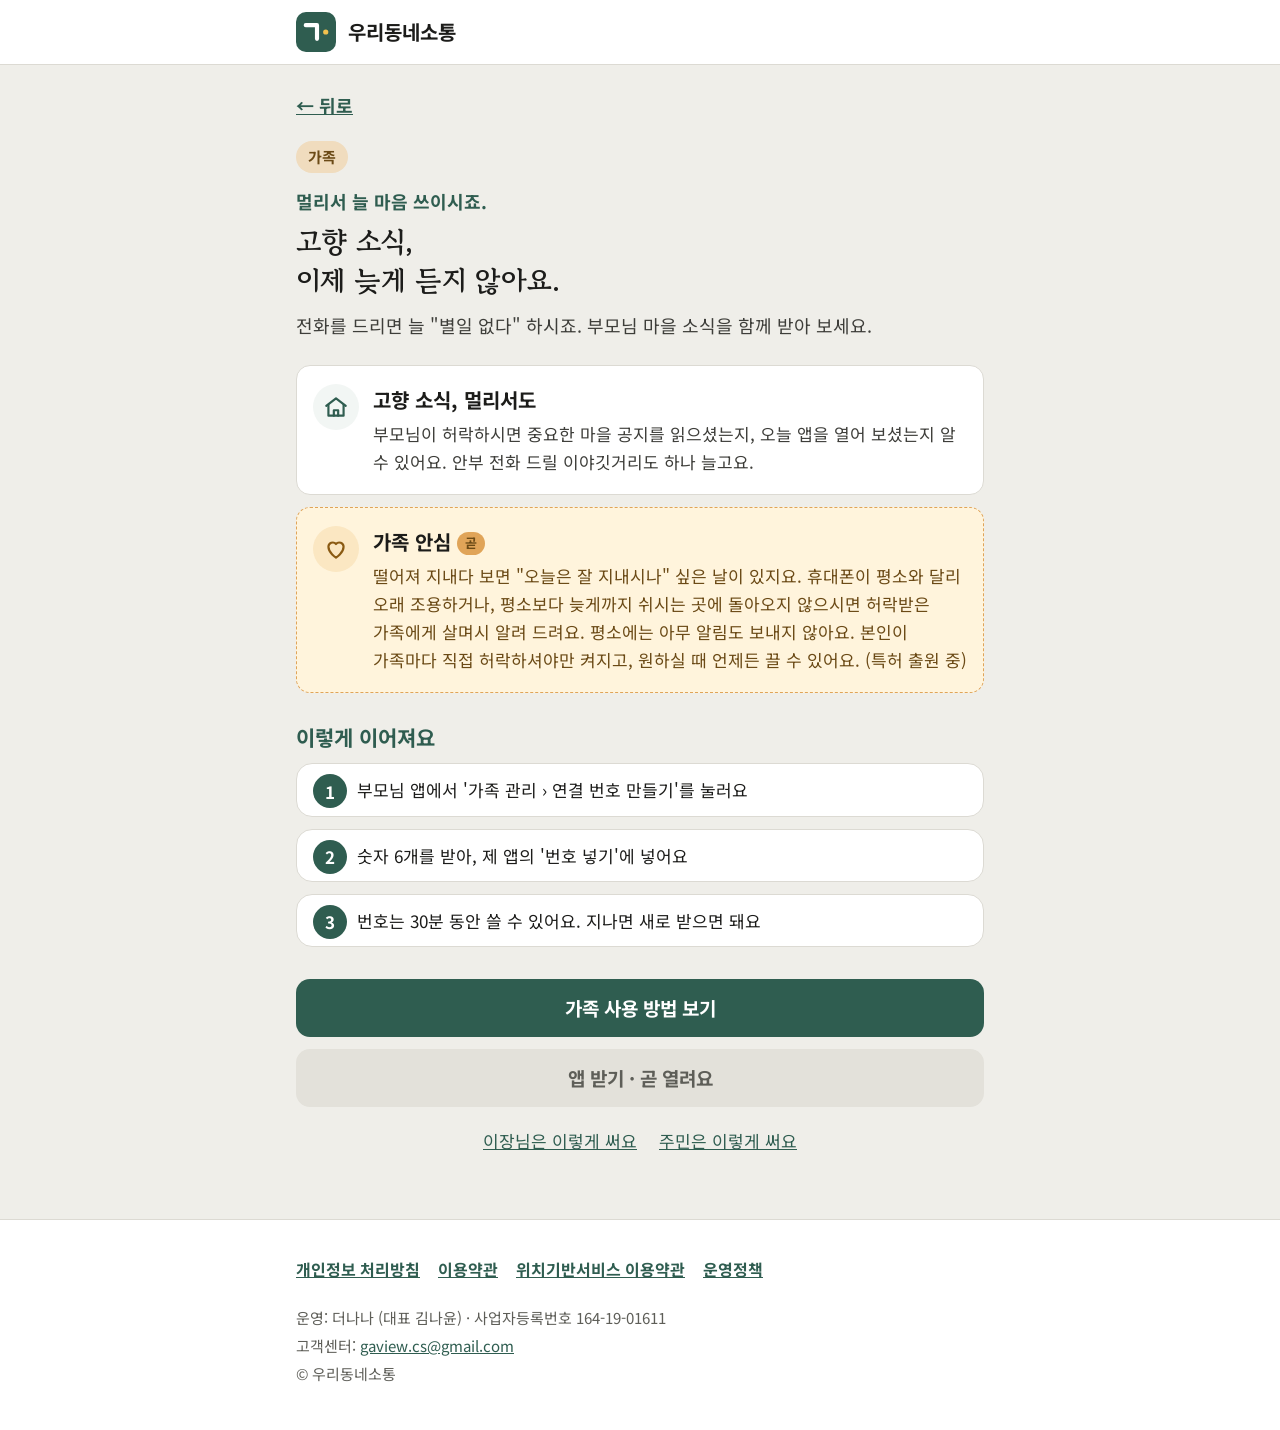
==== family.html @ 9ac54931 "'사용 가이드' → '사용 방법' Co-Authored-By: Claude Opus 5.5 <noreply@anthropic.com> Claude-Session: https://c" ====
<!doctype html>
<html lang="ko">
<head>
<meta charset="utf-8">
<meta name="viewport" content="width=device-width, initial-scale=1">
<title>가족 · 우리동네소통</title>
<meta name="theme-color" content="#2F5D50">
<link rel="icon" href="favicon.svg" type="image/svg+xml">
<link rel="preconnect" href="https://fonts.googleapis.com">
<link rel="preconnect" href="https://fonts.gstatic.com" crossorigin>
<link href="https://fonts.googleapis.com/css2?family=Gowun+Batang:wght@700&family=Noto+Sans+KR:wght@400;700&display=swap" rel="stylesheet">
<link rel="stylesheet" href="style.css?v=20261106d">
</head>
<body>
<header class="top"><div class="wrap">
  <a class="brand" href="./"><img src="icon.svg" alt="">우리동네소통</a>
</div></header>
<main class="wrap role">
  <a class="back" data-back href="start.html">← 뒤로</a><br>
  <span class="tag tag-family">가족</span>
  <p class="hello">멀리서 늘 마음 쓰이시죠.</p>
  <h1>고향 소식,<br>이제 늦게 듣지 않아요.</h1>
  <p class="lede">전화를 드리면 늘 "별일 없다" 하시죠. 부모님 마을 소식을 함께 받아 보세요.</p>
  <ul class="pts">
    <li><i class="ic" aria-hidden="true"><svg viewBox="0 0 24 24" fill="none" stroke="#2F5D50" stroke-width="2" stroke-linecap="round" stroke-linejoin="round"><path d="M3 11l9-7 9 7"/><path d="M5 10v10h14V10"/><path d="M10 20v-5h4v5"/></svg></i><strong>고향 소식, 멀리서도</strong><span class="d">부모님이 허락하시면 중요한 마을 공지를 읽으셨는지, 오늘 앱을 열어 보셨는지 알 수 있어요. 안부 전화 드릴 이야깃거리도 하나 늘고요.</span></li>
    <li class="soon-pt"><i class="ic" aria-hidden="true"><svg viewBox="0 0 24 24" fill="none" stroke="#8A5A12" stroke-width="2" stroke-linecap="round" stroke-linejoin="round"><path d="M12 20s-7-4.4-7-10a4 4 0 0 1 7-2.6A4 4 0 0 1 19 10c0 5.6-7 10-7 10z"/></svg></i><strong>가족 안심<span class="soon-label">곧</span></strong><span class="d">떨어져 지내다 보면 "오늘은 잘 지내시나" 싶은 날이 있지요. 휴대폰이 평소와 달리 오래 조용하거나, 평소보다 늦게까지 쉬시는 곳에 돌아오지 않으시면 허락받은 가족에게 살며시 알려 드려요. 평소에는 아무 알림도 보내지 않아요. 본인이 가족마다 직접 허락하셔야만 켜지고, 원하실 때 언제든 끌 수 있어요. (특허 출원 중)</span></li>
  </ul>
  <h2>이렇게 이어져요</h2>
  <ol class="steps">
    <li>부모님 앱에서 '가족 관리 › 연결 번호 만들기'를 눌러요</li>
    <li>숫자 6개를 받아, 제 앱의 '번호 넣기'에 넣어요</li>
    <li>번호는 30분 동안 쓸 수 있어요. 지나면 새로 받으면 돼요</li>
  </ol>
  <div class="actions">
    <a class="btn btn-guide" href="guide-family.html">가족 사용 방법 보기</a>
    <span class="btn btn-off" role="note">앱 받기 · 곧 열려요</span>
    <div class="others"><a data-swap href="leader.html">이장님은 이렇게 써요</a><a data-swap href="resident.html">주민은 이렇게 써요</a></div>
  </div>
</main>
<footer><div class="wrap">
  <nav aria-label="약관과 정책">
    <a href="privacy.html"><strong>개인정보 처리방침</strong></a>
    <a href="terms.html">이용약관</a>
    <a href="location-terms.html">위치기반서비스 이용약관</a>
    <a href="policy.html">운영정책</a>
  </nav>
  <p>운영: 더나나 (대표 김나윤) · 사업자등록번호 164-19-01611</p>
  <p>고객센터: <a href="mailto:gaview.cs@gmail.com">gaview.cs@gmail.com</a></p>
  <p>© 우리동네소통</p>
</div></footer>
<script src="nav.js?v=20261106d"></script>
</body>
</html>
---- style.css ----
/* 우리동네소통 소개 페이지 — 색·글꼴은 design/우리동네소통_디자인규칙.md 기준 */
:root {
  --ink: #1C1C1A;
  --muted: #5E5E58;
  --primary: #2F5D50;
  --primary-dark: #17332B;
  --primary-soft: #F2F6F4;
  --lamp: #F2C14E;
  --red: #A63228;
  --ground: #EFEEE9;
  --surface: #FFFFFF;
  --line: #DCDAD3;
}
* { box-sizing: border-box; }
html { -webkit-text-size-adjust: 100%; }
body {
  margin: 0;
  background: var(--ground);
  color: var(--ink);
  font-family: "Noto Sans KR", system-ui, -apple-system, "Apple SD Gothic Neo", "Malgun Gothic", sans-serif;
  font-size: 18px;
  line-height: 1.6;
  word-break: keep-all;
  overflow-wrap: anywhere;
}
a { color: var(--primary); }
a:focus-visible, button:focus-visible { outline: 3px solid var(--lamp); outline-offset: 3px; }
.wrap { max-width: 720px; margin: 0 auto; padding: 0 16px; }

/* 머리 */
.top { background: var(--surface); border-bottom: 1px solid var(--line); }
.top .wrap { display: flex; align-items: center; gap: 12px; min-height: 64px; }
.top img { width: 40px; height: 40px; border-radius: 10px; }
.top a.brand { display: flex; align-items: center; gap: 12px; color: var(--ink); text-decoration: none; font-weight: 700; font-size: 20px; }

/* 첫 화면 */
.hero { background: var(--primary); color: #fff; padding: 48px 0 56px; }
.hero .icon { width: 96px; height: 96px; border-radius: 24px; box-shadow: 0 6px 20px rgba(0,0,0,.25); }
.hero h1 {
  font-family: "Gowun Batang", serif;
  font-size: 30px; line-height: 1.35; margin: 24px 0 12px; font-weight: 700;
}
.hero p { font-size: 19px; margin: 0 0 28px; color: #E6EFEB; }
.points { list-style: none; margin: 0 0 28px; padding: 0; display: grid; gap: 10px; }
.points li {
  display: flex; flex-direction: column; gap: 2px;
  background: rgba(255,255,255,.1); border: 1px solid rgba(255,255,255,.22);
  border-left: 4px solid var(--lamp); border-radius: 12px; padding: 12px 16px;
}
.points strong { font-size: 18px; color: #fff; min-width: 4.5em; }
.points span { font-size: 17px; color: #E6EFEB; }
.btn {
  display: inline-flex; align-items: center; justify-content: center; gap: 10px;
  min-height: 58px; padding: 0 28px; border-radius: 14px;
  font-size: 19px; font-weight: 700; text-decoration: none; border: 0; cursor: pointer;
}
.btn-main { background: var(--lamp); color: var(--ink); }
.btn-main:hover { filter: brightness(.95); }
.btn-wait { background: rgba(255,255,255,.14); color: #fff; border: 2px solid rgba(255,255,255,.5); cursor: default; }
.hero .note { font-size: 15px; margin-top: 14px; color: #CFE0D9; }

/* 본문 */
main section { padding: 40px 0 8px; }
h2 { font-family: "Gowun Batang", serif; font-size: 26px; line-height: 1.35; margin: 0 0 18px; }
.lead { margin: -6px 0 20px; font-size: 18px; line-height: 1.7; color: var(--muted); }
.cards { display: grid; gap: 14px; }
.card {
  background: var(--surface); border: 1px solid var(--line); border-radius: 16px; padding: 20px;
}
.card .who {
  display: inline-block; font-size: 15px; font-weight: 700; color: var(--primary);
  background: var(--primary-soft); border-radius: 999px; padding: 2px 12px; margin-bottom: 8px;
}
.card h3 { font-size: 20px; line-height: 1.4; margin: 0 0 6px; }
.card p { margin: 0; color: var(--muted); font-size: 17px; }
.card p.plus { margin-top: 12px; padding: 12px 14px; background: var(--primary-soft); border-radius: 12px; color: var(--ink); }
.card p.plus strong { display: block; color: var(--primary); font-size: 15px; }
.steps { counter-reset: s; list-style: none; padding: 0; margin: 0; display: grid; gap: 12px; }
.steps li {
  counter-increment: s; background: var(--surface); border: 1px solid var(--line); border-radius: 16px;
  padding: 16px 18px 16px 64px; position: relative; font-size: 17px;
}
.steps li::before {
  content: counter(s); position: absolute; left: 16px; top: 14px;
  width: 34px; height: 34px; border-radius: 50%; background: var(--primary); color: #fff;
  display: grid; place-items: center; font-weight: 700;
}
.story { display: grid; gap: 14px; }
.chapter { background: var(--surface); border: 1px solid var(--line); border-radius: 16px; padding: 18px 20px; }
.chapter h3 { font-size: 20px; line-height: 1.4; margin: 0 0 8px; color: var(--primary-dark); }
.chapter p { margin: 0 0 6px; font-size: 17px; line-height: 1.7; }
.chapter p:last-child { margin-bottom: 0; }
.gives { list-style: none; margin: 0; padding: 0; display: grid; gap: 10px; }
.gives li { background: var(--primary-soft); border-radius: 12px; padding: 12px 14px; font-size: 17px; line-height: 1.6; }
.gives strong { display: block; color: var(--primary); font-size: 15px; }
.closing { margin: 6px 0 0; padding: 18px 20px; border-left: 6px solid var(--lamp); background: var(--surface); border-radius: 12px; font-family: "Gowun Batang", serif; font-weight: 700; font-size: 20px; line-height: 1.5; }

.soon { background: var(--primary); color: #fff; border-radius: 16px; padding: 20px; }
.soon-tag { display: inline-block; background: var(--lamp); color: var(--ink); font-size: 15px; font-weight: 700; border-radius: 999px; padding: 2px 12px; }
.soon h3 { font-family: "Gowun Batang", serif; font-size: 24px; line-height: 1.4; margin: 10px 0 8px; }
.soon p { margin: 0 0 8px; font-size: 17px; line-height: 1.7; color: #E6EFEB; }
.soon .soon-note { margin: 12px 0 0; padding-top: 12px; border-top: 1px solid rgba(255,255,255,.25); font-size: 15px; color: #CFE0D9; }

.welcome { background: var(--surface); border: 1px solid var(--line); border-radius: 16px; padding: 20px; }
.welcome p { margin: 0 0 10px; font-size: 17px; line-height: 1.7; }
.welcome .welcome-tip { margin: 14px 0 0; padding: 12px 14px; background: var(--primary-soft); border-radius: 12px; color: var(--primary-dark); font-weight: 700; }

/* 바닥 */
footer { margin-top: 48px; background: var(--surface); border-top: 1px solid var(--line); padding: 28px 0 40px; font-size: 15px; color: var(--muted); }
footer nav { display: flex; flex-wrap: wrap; gap: 8px 18px; margin-bottom: 14px; }
footer nav a { font-size: 16px; font-weight: 700; min-height: 44px; display: inline-flex; align-items: center; }
footer p { margin: 4px 0; }

/* 약관 페이지 */
.doc { background: var(--surface); border: 1px solid var(--line); border-radius: 16px; padding: 24px 20px; margin: 24px 0; }
.doc h1 { font-family: "Gowun Batang", serif; font-size: 28px; line-height: 1.35; margin: 0 0 12px; }
.doc h2 { font-family: inherit; font-size: 20px; margin: 28px 0 8px; }
.doc h3 { font-size: 18px; margin: 20px 0 6px; }
.doc p, .doc li { font-size: 17px; }
.doc blockquote { margin: 0 0 16px; padding: 10px 14px; background: var(--primary-soft); border-radius: 10px; color: var(--muted); font-size: 15px; }
.doc blockquote p { margin: 0; font-size: 15px; }
.doc .table { overflow-x: auto; }
.doc table { border-collapse: collapse; width: 100%; font-size: 15px; min-width: 520px; }
.doc th, .doc td { border: 1px solid var(--line); padding: 8px 10px; text-align: left; vertical-align: top; }
.doc th { background: var(--primary-soft); }
.draft { background: #FBEDEB; color: var(--red); border-radius: 10px; padding: 10px 14px; font-weight: 700; font-size: 15px; margin-top: 24px; }
.back { display: inline-flex; align-items: center; min-height: 48px; margin-top: 16px; font-weight: 700; }

@media (min-width: 640px) {
  .points { grid-template-columns: repeat(3, 1fr); }
  .hero h1 { font-size: 42px; }
  .cards { grid-template-columns: 1fr 1fr; }
  .cards .card:first-child { grid-column: 1 / -1; }
}

/* ---- 11-06 마을 들어가기 · 역할별 화면 · 웹 사용 가이드 ---- */
.btn-wide { display: flex; width: 100%; min-height: 64px; font-size: 21px; }
.btn-off { display: flex; width: 100%; background: #E3E1DA; color: var(--muted); cursor: default; }
.hero .enter { margin-top: 4px; }
.hero .note { text-align: center; }

.pick { background: var(--primary); color: #fff; padding: 12px 0 48px; min-height: calc(100vh - 65px); }
.pick h1 { font-family: "Gowun Batang", serif; font-size: 32px; line-height: 1.35; margin: 28px 0 8px; }
.pick > .wrap > p { font-size: 18px; color: #E6EFEB; margin: 0 0 28px; }
.who-list { display: grid; gap: 14px; }
.who-btn {
  display: flex; align-items: center; gap: 14px; min-height: 92px; padding: 16px 18px;
  background: var(--surface); color: var(--ink); border-radius: 16px; text-decoration: none;
}
.who-btn span { flex: 1; display: flex; flex-direction: column; gap: 4px; }
.who-btn strong { font-size: 23px; color: var(--primary-dark); }
.who-btn small { font-size: 16px; color: var(--muted); }
.who-btn::after { content: "›"; font-size: 34px; line-height: 1; color: var(--primary); }
.pick .back, .pick .back:hover { color: #fff; }
.pick > .wrap > p.small { margin: 28px 0 0; font-size: 15px; color: #CFE0D9; text-align: center; }

.role { padding-bottom: 8px; }
.tag { display: inline-block; margin-top: 12px; padding: 4px 12px; border-radius: 999px; font-size: 15px; font-weight: 700; background: var(--primary); color: #fff; }
.tag-resident { background: #D8E5DE; color: #204A3D; }
.tag-family { background: #F0DCBE; color: #6B4A16; }
.role h1 { font-family: "Gowun Batang", serif; font-size: 28px; line-height: 1.4; margin: 12px 0 24px; }
.role h2 { font-family: inherit; font-size: 21px; color: var(--primary); margin: 30px 0 12px; }
.pts { list-style: none; counter-reset: p; margin: 0; padding: 0; display: grid; gap: 12px; }
.pts li { counter-increment: p; position: relative; background: var(--primary-soft); border-radius: 14px; padding: 16px 16px 16px 64px; }
.pts li::before {
  content: counter(p); position: absolute; left: 16px; top: 16px; width: 34px; height: 34px; border-radius: 50%;
  background: var(--primary); color: #fff; display: grid; place-items: center; font-weight: 700;
}
.pts li.soon-pt { background: #FFF4DC; border: 1px dashed #E0A458; }
.pts li.soon-pt::before { content: "곧"; background: #E0A458; color: var(--ink); font-size: 15px; }
.pts strong { display: block; font-size: 19px; }
.pts span { font-size: 16px; color: var(--muted); }
.pts li.soon-pt span { color: #6B4A16; }
.role .steps li { padding: 12px 16px 12px 60px; }
.role .steps li::before { top: 10px; }
.role .hint { margin: 8px 0 0; font-size: 15px; color: var(--muted); }
.movein { margin: 16px 0 0; padding: 12px 14px; border-radius: 12px; background: #FFF4DC; color: #6B4A16; font-size: 16px; }
.actions { margin-top: 32px; display: grid; gap: 12px; }
.btn-guide { display: flex; width: 100%; background: var(--primary); color: #fff; }
.btn-guide:hover { background: var(--primary-dark); color: #fff; }
.others { display: flex; justify-content: center; gap: 22px; }
.others a { min-height: 44px; display: inline-flex; align-items: center; font-size: 17px; }

/* 웹 사용 가이드 */
.guide-head { background: var(--primary); color: #fff; padding: 4px 0 26px; }
.guide-head .back, .guide-head .back:hover { color: #fff; }
.guide-head .kicker { margin: 10px 0 4px; font-size: 16px; color: #CFE0D9; }
.guide-head h1 { font-family: "Gowun Batang", serif; font-size: 30px; line-height: 1.35; margin: 0 0 8px; }
.guide-head p { margin: 0; font-size: 18px; color: #E6EFEB; }
.toc-box { background: var(--primary-soft); padding: 20px 0 24px; }
.toc-box p { margin: 0 0 10px; font-size: 17px; font-weight: 700; color: var(--primary); }
.toc { display: grid; grid-template-columns: repeat(2, minmax(0, 1fr)); gap: 8px; }
.toc a {
  display: flex; align-items: center; min-height: 52px; padding: 0 12px; border-radius: 12px;
  background: var(--surface); border: 1px solid #D8E5DE; font-size: 17px; font-weight: 700; color: var(--primary-dark); text-decoration: none;
}
.guide .gsec { padding: 30px 0 10px; border-top: 8px solid var(--ground); background: var(--surface); }
.guide { background: var(--surface); }
.guide h2 { font-size: 25px; color: var(--primary-dark); margin: 0 0 14px; }
.guide h3 { font-size: 20px; color: var(--primary); margin: 20px 0 10px; }
.guide p { margin: 0 0 12px; font-size: 18px; line-height: 1.7; }
.guide b { color: var(--primary-dark); }
.guide .steps li { background: transparent; border: 0; padding: 0 0 14px 46px; font-size: 18px; line-height: 1.7; }
.guide .steps li::before { left: 0; top: 0; width: 32px; height: 32px; font-size: 16px; }
.guide .steps { gap: 0; margin-bottom: 12px; }
.dots { margin: 0 0 12px; padding-left: 22px; }
.dots li { font-size: 18px; line-height: 1.7; margin-bottom: 8px; }
.tip { background: var(--primary-soft); border-radius: 12px; padding: 14px 16px; font-size: 17px; line-height: 1.7; margin: 0 0 12px; }
.warn { background: #FBE9E7; color: #7A231C; border-radius: 12px; padding: 14px 16px; font-size: 17px; line-height: 1.7; margin: 0 0 12px; font-weight: 700; }
.warn b { color: #7A231C; }
.tabs { display: grid; gap: 8px; margin: 0 0 12px; }
.tabs div { border: 1px solid var(--line); border-radius: 12px; padding: 12px 14px; font-size: 17px; }
.tabs strong { display: block; font-size: 18px; color: var(--primary); }
.can { display: grid; gap: 8px; margin: 0 0 12px; }
.can div { display: flex; justify-content: space-between; align-items: center; gap: 10px; border: 1px solid var(--line); border-radius: 12px; padding: 12px 14px; font-size: 18px; }
.can em { font-style: normal; font-size: 16px; font-weight: 700; padding: 2px 10px; border-radius: 999px; white-space: nowrap; }
.can .yes { background: #D8E5DE; color: #204A3D; }
.can .part { background: #F0DCBE; color: #6B4A16; }
.can .no { background: #E3E1DA; color: #3E3E3A; }
.faq { border: 1px solid var(--line); border-radius: 12px; padding: 14px 16px; margin: 0 0 10px; }
.faq strong { display: block; font-size: 18px; margin-bottom: 4px; }
.faq span { font-size: 17px; line-height: 1.7; color: #3E3E3A; }
.shot { display: block; width: 100%; max-width: 420px; height: auto; border-radius: 12px; border: 1px solid var(--line); margin: 0 0 12px; }
.up { display: inline-flex; align-items: center; min-height: 44px; font-size: 16px; }
.help { margin: 20px 0 0; padding: 20px 18px; border-radius: 16px; background: var(--primary); color: #fff; }
.help strong { display: block; font-size: 20px; margin-bottom: 6px; }
.help p { margin: 0; font-size: 17px; color: #E6EFEB; }
.help a, .help b { color: #fff; }
.guide-end { padding: 16px 0 8px; text-align: center; }

/* 11-06 오후: 역할별 화면 말투·그림 부드럽게 */
.role .hello { margin: 14px 0 0; font-size: 18px; font-weight: 700; color: var(--primary); }
.role h1 { margin: 6px 0 10px; }
.role .lede { margin: 0 0 24px; font-size: 18px; line-height: 1.7; color: #3E3E3A; }
.pts li { padding: 18px 16px 18px 76px; background: var(--surface); border: 1px solid var(--line); }
.pts li::before { content: none; }
.pts li .ic {
  position: absolute; left: 16px; top: 18px; width: 46px; height: 46px; border-radius: 50%;
  background: var(--primary-soft); display: grid; place-items: center;
}
.pts li .ic svg { width: 26px; height: 26px; }
.pts li.soon-pt::before { content: none; }
.pts li.soon-pt .ic { background: #FBE7C2; }
.pts strong { font-size: 20px; margin-bottom: 4px; }
.pts span.d { display: block; font-size: 17px; line-height: 1.65; color: #3E3E3A; }
.pts .soon-label { display: inline-block; margin-left: 6px; padding: 1px 8px; border-radius: 999px; background: #E0A458; color: var(--ink); font-size: 13px; font-weight: 700; vertical-align: 2px; }
.warm { margin: 20px 0 0; padding: 16px 18px; border-left: 6px solid var(--lamp); background: var(--surface); border-radius: 12px; font-family: "Gowun Batang", serif; font-weight: 700; font-size: 19px; line-height: 1.6; }
.pts span.d b { color: var(--primary-dark); }
.movein strong { font-size: 17px; }
.movein { line-height: 1.7; }

/* 11-06 저녁: 가이드에 실제 앱 화면 */
.phones { display: grid; grid-template-columns: repeat(2, minmax(0, 1fr)); gap: 12px; margin: 4px 0 18px; }
.phones.one { grid-template-columns: minmax(0, 260px); justify-content: center; }
.phone { margin: 0; }
.phone a { display: block; }
.phone img { display: block; width: 100%; height: auto; border-radius: 18px; border: 6px solid #1C1C1A; background: #1C1C1A; box-shadow: 0 4px 14px rgba(0,0,0,.12); }
.phone figcaption { margin-top: 8px; font-size: 15px; line-height: 1.5; color: #3E3E3A; text-align: center; font-weight: 700; }

/* 11-06 저녁: 가이드는 차례에서 고른 부분만 */
.gsec[hidden] { display: none; }
.toc a[aria-current="true"] { background: var(--primary); color: #fff; border-color: var(--primary); }
.toc-box { position: relative; }
.gsec .up { font-weight: 700; }
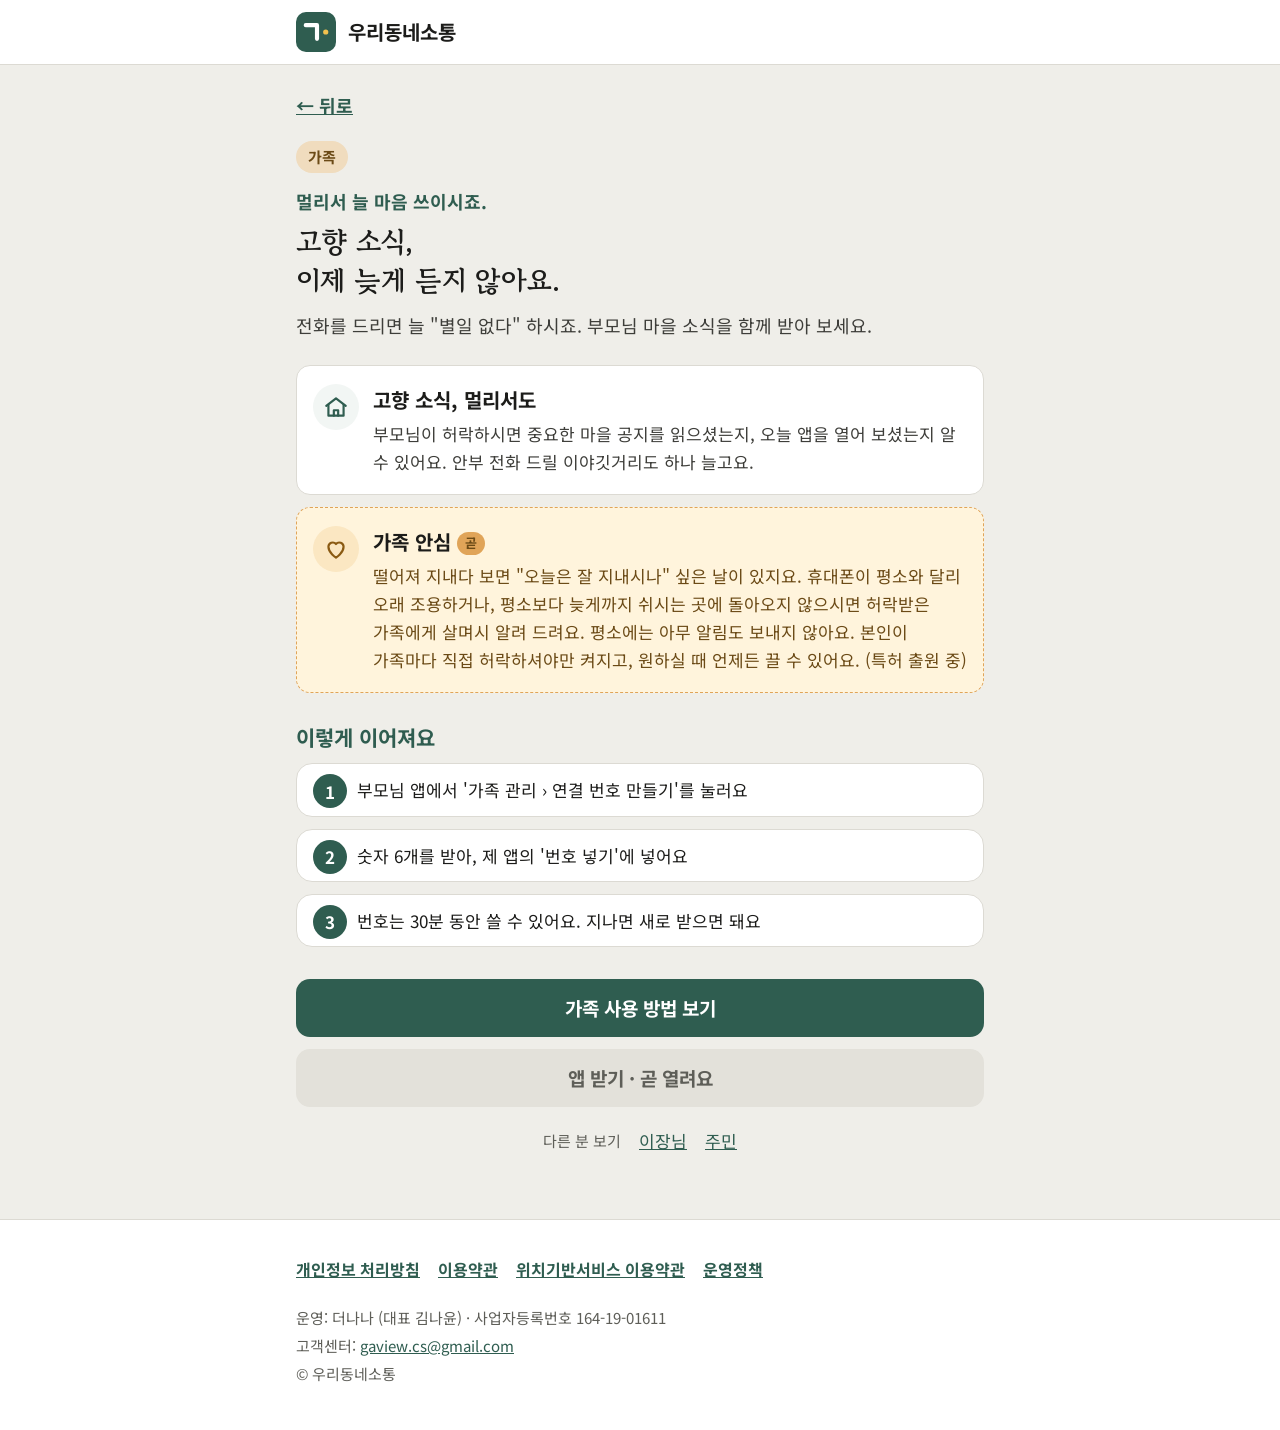
==== commit cd201cfd: "역할 고르기: 이렇게 사용해요 / ○○으로 사용해요 Co-Authored-By: Claude Opus 5.5 <noreply@anthropic.com> Claude-Session:" ====
--- a/family.html
+++ b/family.html
@@ -9,7 +9,7 @@
 <link rel="preconnect" href="https://fonts.googleapis.com">
 <link rel="preconnect" href="https://fonts.gstatic.com" crossorigin>
 <link href="https://fonts.googleapis.com/css2?family=Gowun+Batang:wght@700&family=Noto+Sans+KR:wght@400;700&display=swap" rel="stylesheet">
-<link rel="stylesheet" href="style.css?v=20261106d">
+<link rel="stylesheet" href="style.css?v=20261106e">
 </head>
 <body>
 <header class="top"><div class="wrap">
@@ -34,7 +34,7 @@
   <div class="actions">
     <a class="btn btn-guide" href="guide-family.html">가족 사용 방법 보기</a>
     <span class="btn btn-off" role="note">앱 받기 · 곧 열려요</span>
-    <div class="others"><a data-swap href="leader.html">이장님은 이렇게 써요</a><a data-swap href="resident.html">주민은 이렇게 써요</a></div>
+    <div class="others"><span>다른 분 보기</span><a data-swap href="leader.html">이장님</a><a data-swap href="resident.html">주민</a></div>
   </div>
 </main>
 <footer><div class="wrap">
--- a/style.css
+++ b/style.css
@@ -262,3 +262,5 @@
 .toc a[aria-current="true"] { background: var(--primary); color: #fff; border-color: var(--primary); }
 .toc-box { position: relative; }
 .gsec .up { font-weight: 700; }
+.others { flex-wrap: wrap; align-items: center; gap: 4px 18px; }
+.others span { font-size: 15px; color: var(--muted); }
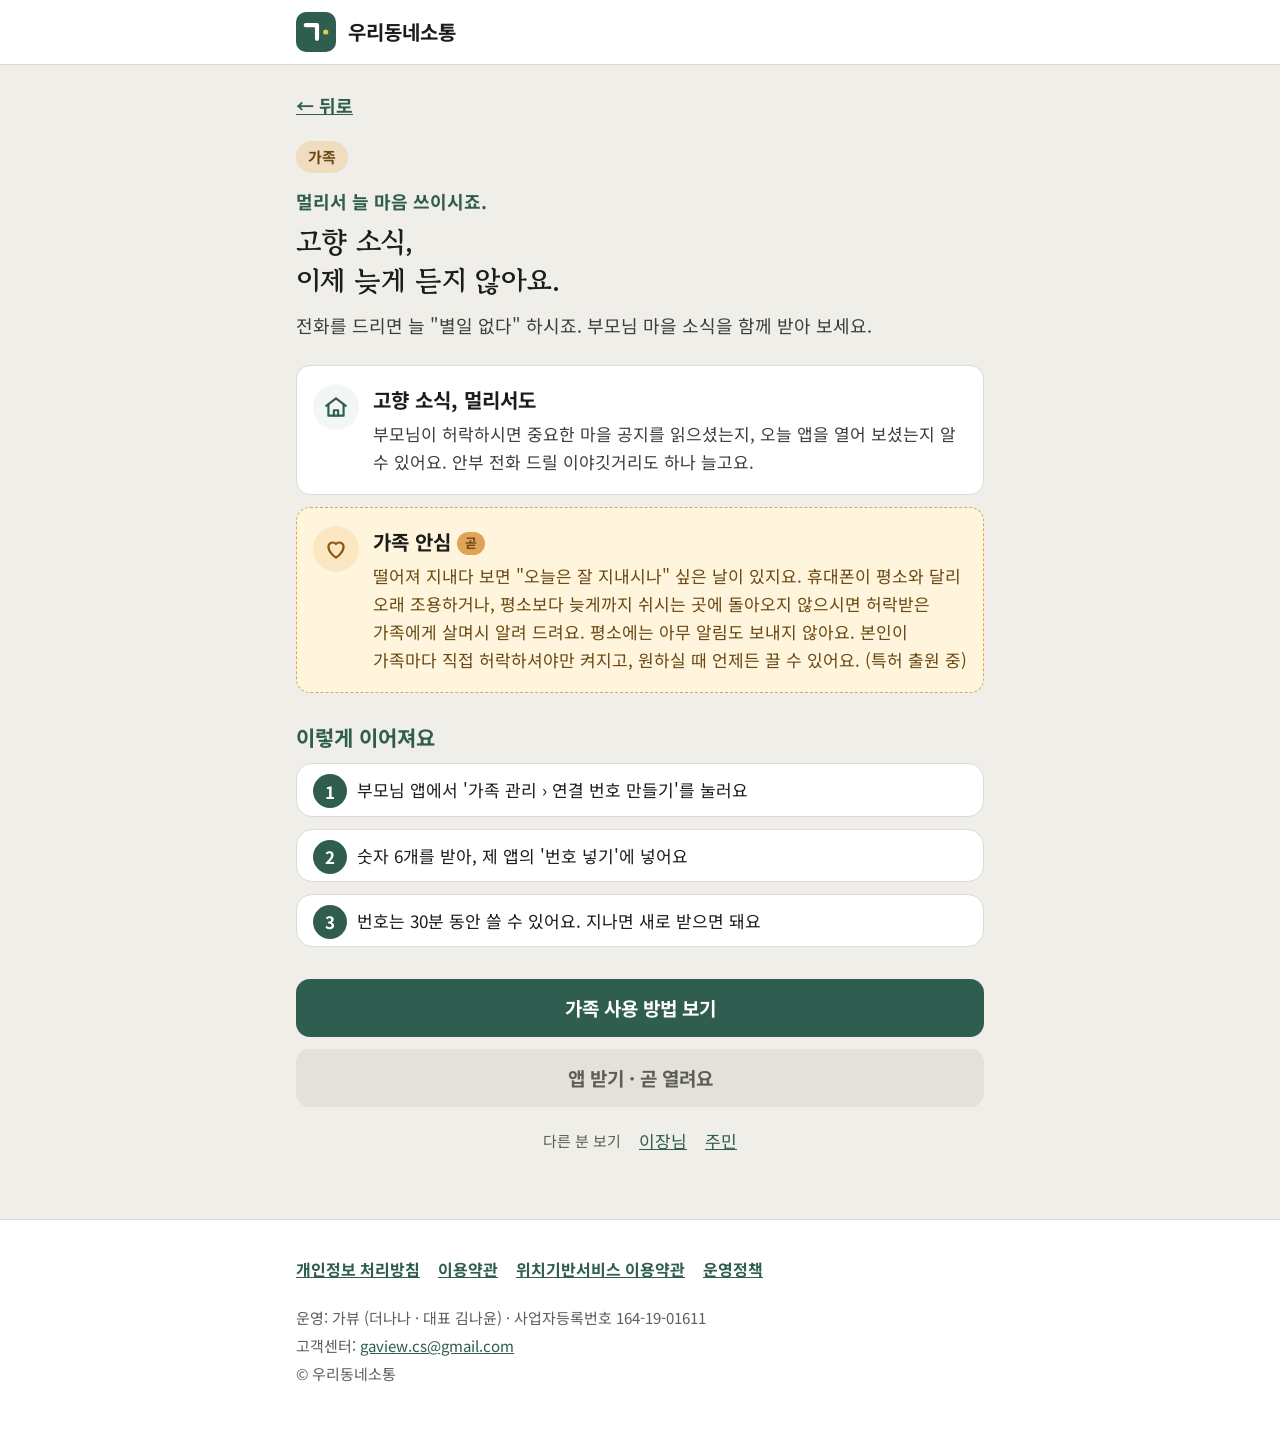
==== commit 4ef1b9d1: "site: 운영 표기를 가뷰로, 가족 안심 위치 설명에서 충전 장소 문구 정리 - 바닥 운영 표기: "가뷰 (더나나 · 대표 김나윤)" — 약관 본문 운영자는 사업자등록증대로 더나" ====
--- a/family.html
+++ b/family.html
@@ -44,7 +44,7 @@
     <a href="location-terms.html">위치기반서비스 이용약관</a>
     <a href="policy.html">운영정책</a>
   </nav>
-  <p>운영: 더나나 (대표 김나윤) · 사업자등록번호 164-19-01611</p>
+  <p>운영: 가뷰 (더나나 · 대표 김나윤) · 사업자등록번호 164-19-01611</p>
   <p>고객센터: <a href="mailto:gaview.cs@gmail.com">gaview.cs@gmail.com</a></p>
   <p>© 우리동네소통</p>
 </div></footer>
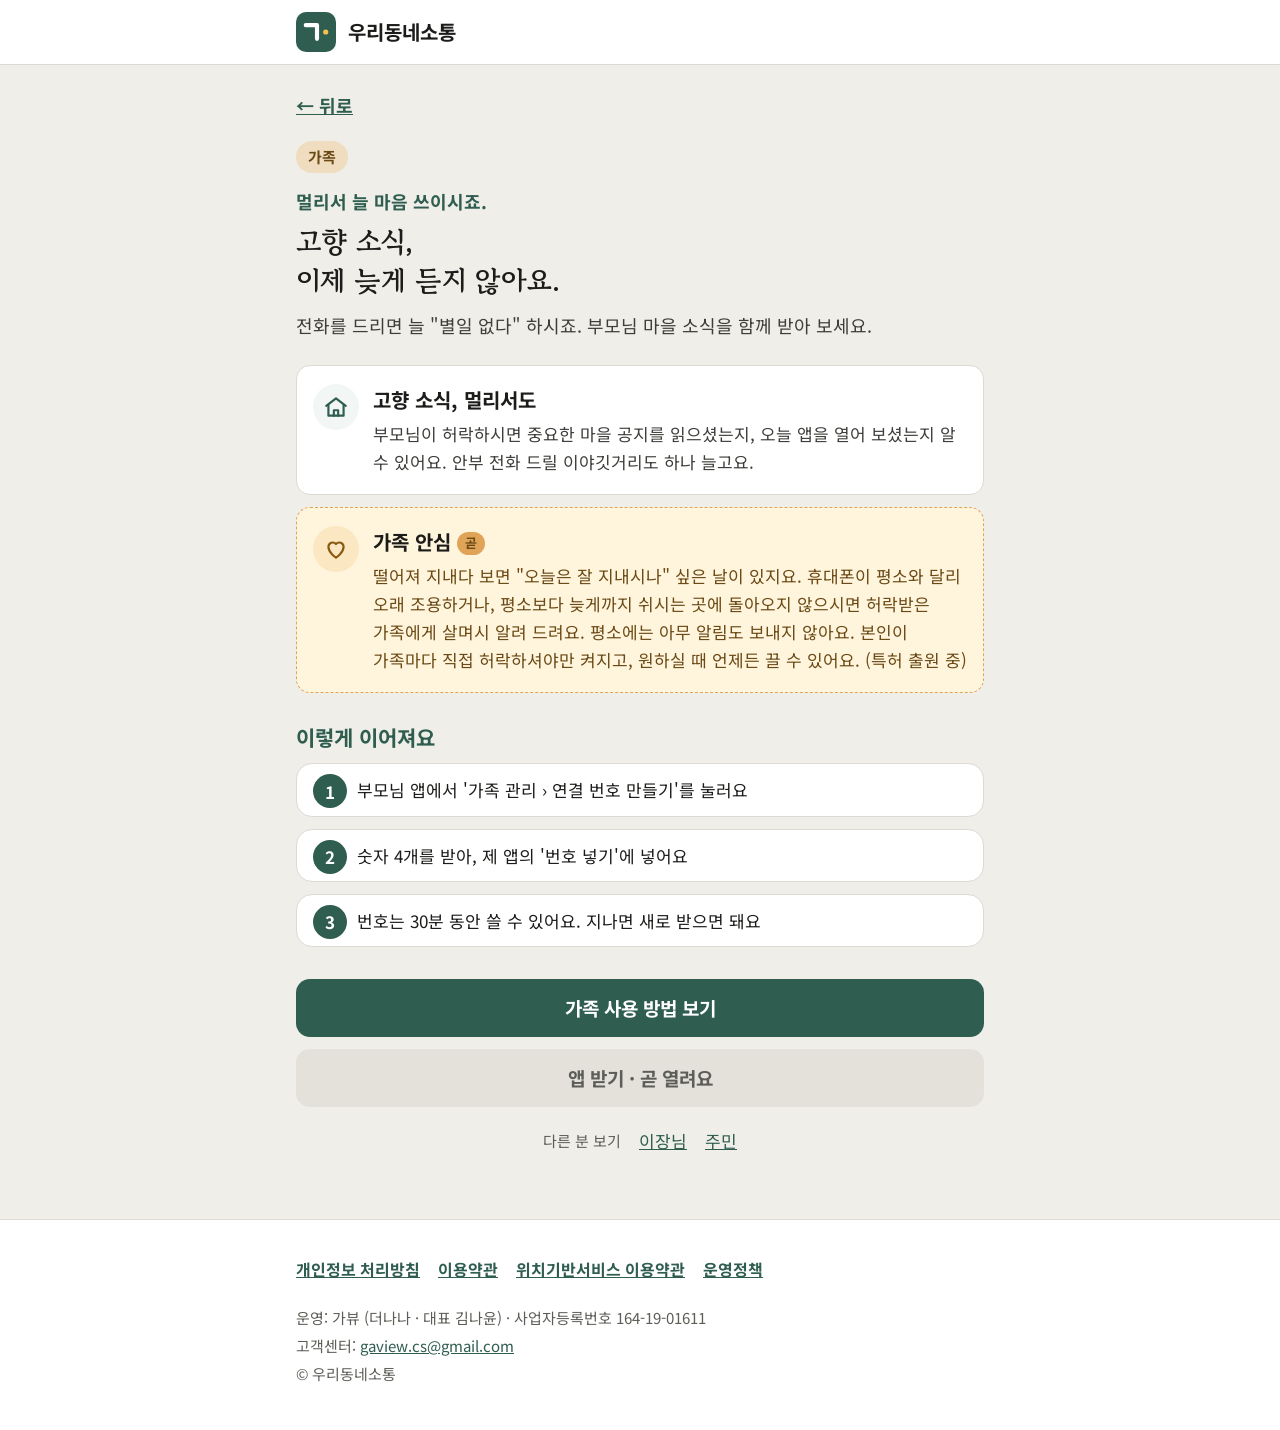
==== commit 85ee0e4d: "안내 페이지 갱신 — 가족 것은 가족소식 안으로·4자리 번호 (docs 8d7daff) Co-Authored-By: Claude Opus 5.5 <noreply@anthropic." ====
--- a/family.html
+++ b/family.html
@@ -9,7 +9,7 @@
 <link rel="preconnect" href="https://fonts.googleapis.com">
 <link rel="preconnect" href="https://fonts.gstatic.com" crossorigin>
 <link href="https://fonts.googleapis.com/css2?family=Gowun+Batang:wght@700&family=Noto+Sans+KR:wght@400;700&display=swap" rel="stylesheet">
-<link rel="stylesheet" href="style.css?v=20261106e">
+<link rel="stylesheet" href="style.css?v=20261116b">
 </head>
 <body>
 <header class="top"><div class="wrap">
@@ -28,7 +28,7 @@
   <h2>이렇게 이어져요</h2>
   <ol class="steps">
     <li>부모님 앱에서 '가족 관리 › 연결 번호 만들기'를 눌러요</li>
-    <li>숫자 6개를 받아, 제 앱의 '번호 넣기'에 넣어요</li>
+    <li>숫자 4개를 받아, 제 앱의 '번호 넣기'에 넣어요</li>
     <li>번호는 30분 동안 쓸 수 있어요. 지나면 새로 받으면 돼요</li>
   </ol>
   <div class="actions">
--- a/style.css
+++ b/style.css
@@ -264,3 +264,9 @@
 .gsec .up { font-weight: 700; }
 .others { flex-wrap: wrap; align-items: center; gap: 4px 18px; }
 .others span { font-size: 15px; color: var(--muted); }
+
+/* 소개 영상 (11-16) */
+.intro-video { margin: 24px 0 0; }
+.intro-video figcaption { font-size: 19px; font-weight: 700; margin-bottom: 10px; color: var(--primary-dark); }
+.intro-video figcaption span { font-weight: 400; font-size: 16px; color: var(--muted); margin-left: 6px; }
+.intro-video video { display: block; width: 100%; aspect-ratio: 16 / 9; height: auto; border-radius: 16px; background: #000; box-shadow: 0 6px 20px rgba(0,0,0,.25); }
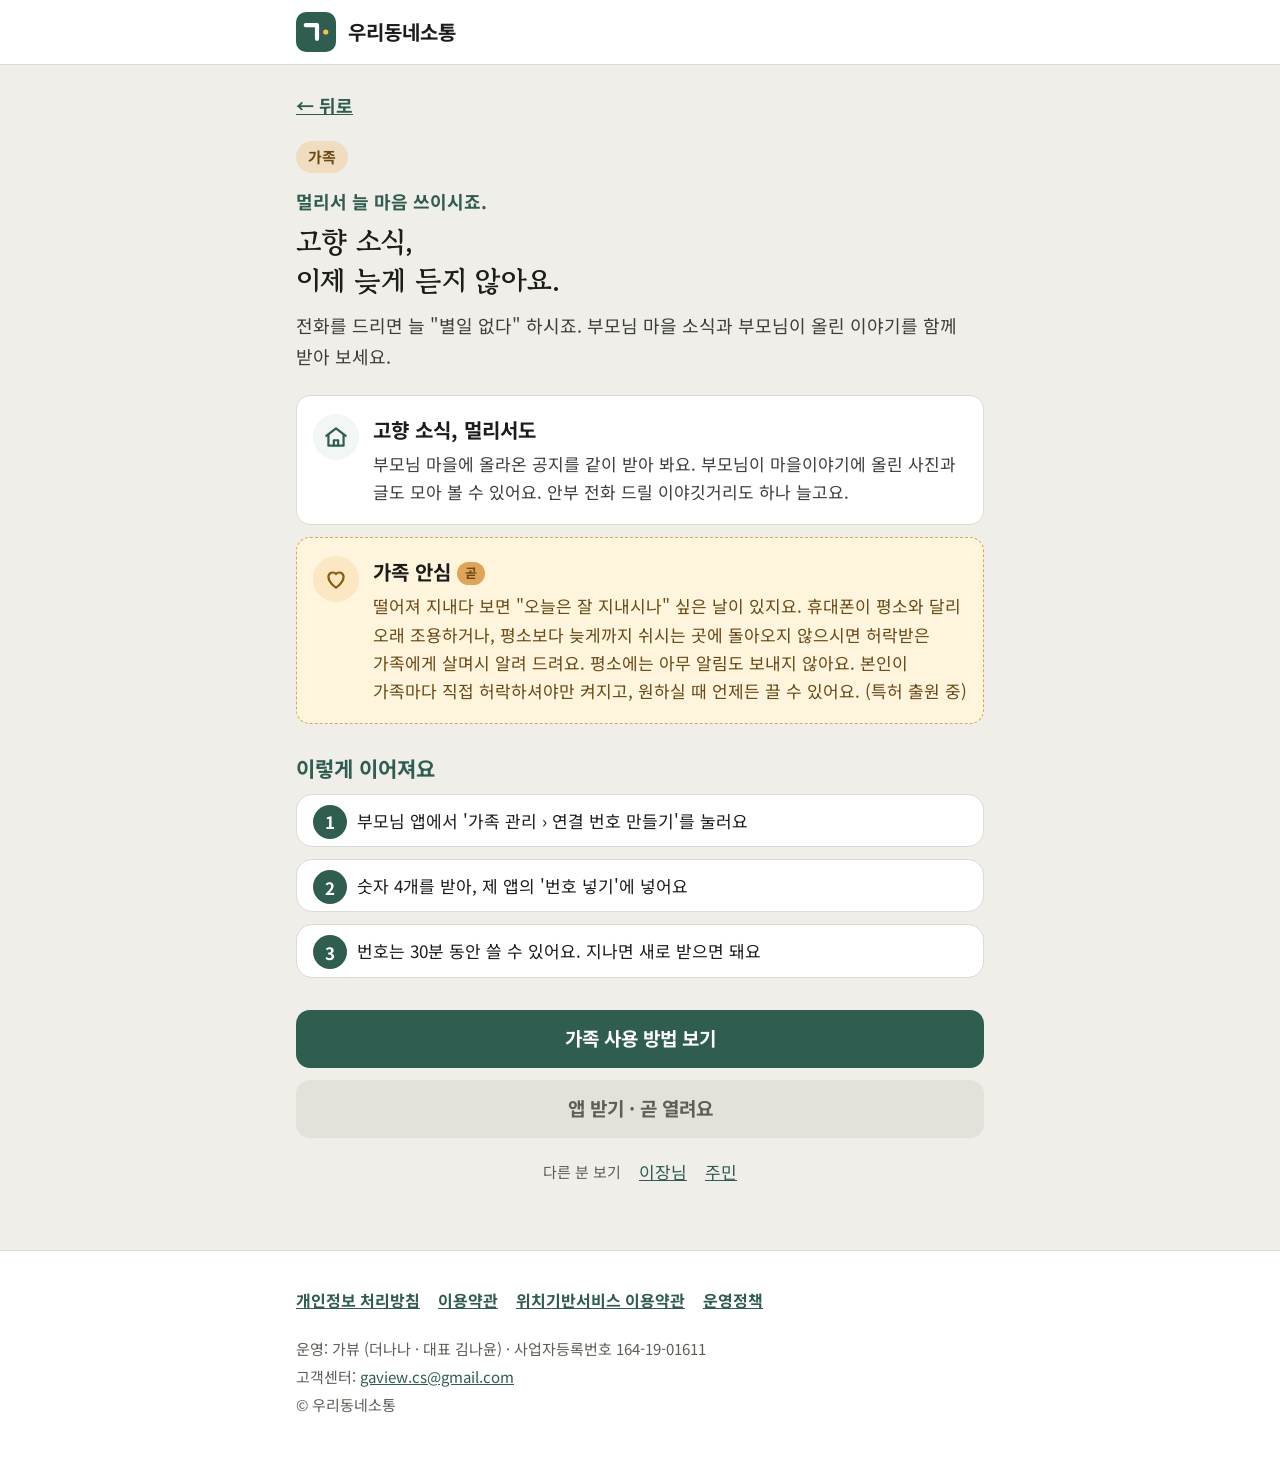
==== commit 6b750da1: "소개·안내 페이지 갱신 — 가족소식 세 칸·새 앱 화면 사진 (docs 04e8576) Co-Authored-By: Claude Opus 5.5 <noreply@anthropic." ====
--- a/family.html
+++ b/family.html
@@ -20,9 +20,9 @@
   <span class="tag tag-family">가족</span>
   <p class="hello">멀리서 늘 마음 쓰이시죠.</p>
   <h1>고향 소식,<br>이제 늦게 듣지 않아요.</h1>
-  <p class="lede">전화를 드리면 늘 "별일 없다" 하시죠. 부모님 마을 소식을 함께 받아 보세요.</p>
+  <p class="lede">전화를 드리면 늘 "별일 없다" 하시죠. 부모님 마을 소식과 부모님이 올린 이야기를 함께 받아 보세요.</p>
   <ul class="pts">
-    <li><i class="ic" aria-hidden="true"><svg viewBox="0 0 24 24" fill="none" stroke="#2F5D50" stroke-width="2" stroke-linecap="round" stroke-linejoin="round"><path d="M3 11l9-7 9 7"/><path d="M5 10v10h14V10"/><path d="M10 20v-5h4v5"/></svg></i><strong>고향 소식, 멀리서도</strong><span class="d">부모님이 허락하시면 중요한 마을 공지를 읽으셨는지, 오늘 앱을 열어 보셨는지 알 수 있어요. 안부 전화 드릴 이야깃거리도 하나 늘고요.</span></li>
+    <li><i class="ic" aria-hidden="true"><svg viewBox="0 0 24 24" fill="none" stroke="#2F5D50" stroke-width="2" stroke-linecap="round" stroke-linejoin="round"><path d="M3 11l9-7 9 7"/><path d="M5 10v10h14V10"/><path d="M10 20v-5h4v5"/></svg></i><strong>고향 소식, 멀리서도</strong><span class="d">부모님 마을에 올라온 공지를 같이 받아 봐요. 부모님이 마을이야기에 올린 사진과 글도 모아 볼 수 있어요. 안부 전화 드릴 이야깃거리도 하나 늘고요.</span></li>
     <li class="soon-pt"><i class="ic" aria-hidden="true"><svg viewBox="0 0 24 24" fill="none" stroke="#8A5A12" stroke-width="2" stroke-linecap="round" stroke-linejoin="round"><path d="M12 20s-7-4.4-7-10a4 4 0 0 1 7-2.6A4 4 0 0 1 19 10c0 5.6-7 10-7 10z"/></svg></i><strong>가족 안심<span class="soon-label">곧</span></strong><span class="d">떨어져 지내다 보면 "오늘은 잘 지내시나" 싶은 날이 있지요. 휴대폰이 평소와 달리 오래 조용하거나, 평소보다 늦게까지 쉬시는 곳에 돌아오지 않으시면 허락받은 가족에게 살며시 알려 드려요. 평소에는 아무 알림도 보내지 않아요. 본인이 가족마다 직접 허락하셔야만 켜지고, 원하실 때 언제든 끌 수 있어요. (특허 출원 중)</span></li>
   </ul>
   <h2>이렇게 이어져요</h2>
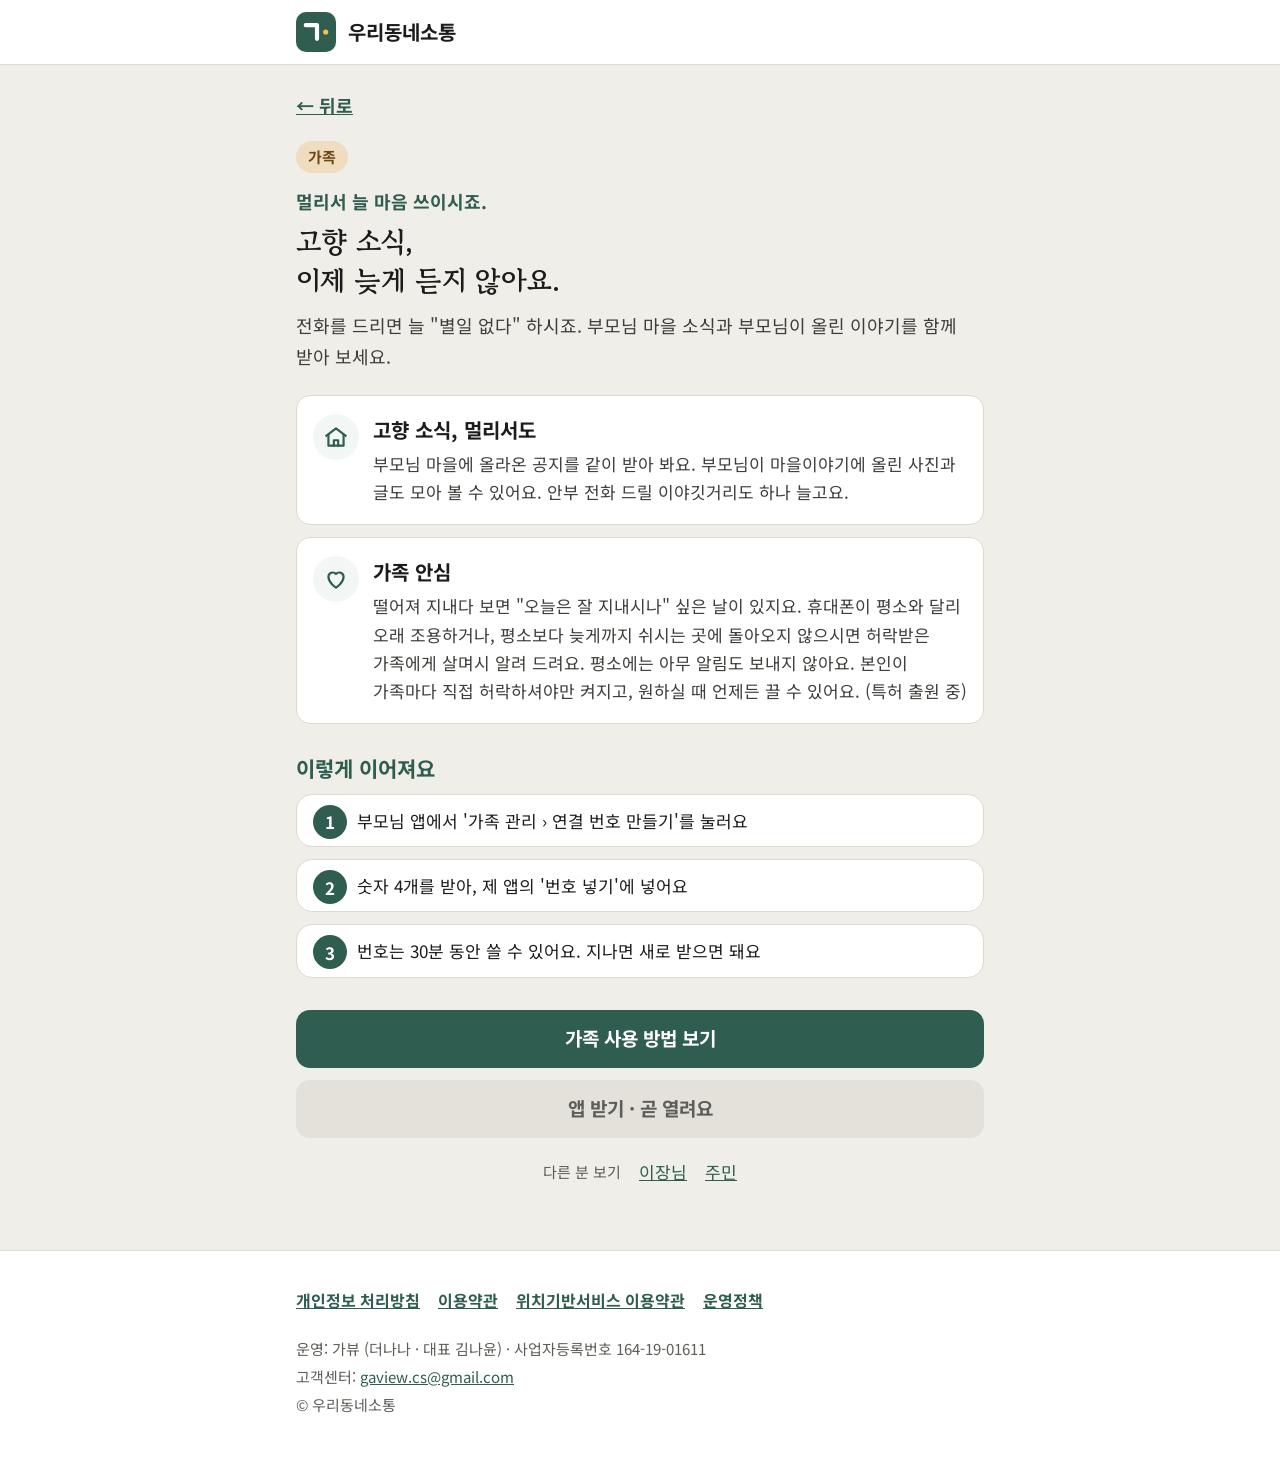
==== commit 5d48f610: "가족 소개 페이지 — 가족 안심 '곧' 표시 뺌 Co-Authored-By: Claude Opus 5.5 <noreply@anthropic.com> Claude-Session: h" ====
--- a/family.html
+++ b/family.html
@@ -23,7 +23,7 @@
   <p class="lede">전화를 드리면 늘 "별일 없다" 하시죠. 부모님 마을 소식과 부모님이 올린 이야기를 함께 받아 보세요.</p>
   <ul class="pts">
     <li><i class="ic" aria-hidden="true"><svg viewBox="0 0 24 24" fill="none" stroke="#2F5D50" stroke-width="2" stroke-linecap="round" stroke-linejoin="round"><path d="M3 11l9-7 9 7"/><path d="M5 10v10h14V10"/><path d="M10 20v-5h4v5"/></svg></i><strong>고향 소식, 멀리서도</strong><span class="d">부모님 마을에 올라온 공지를 같이 받아 봐요. 부모님이 마을이야기에 올린 사진과 글도 모아 볼 수 있어요. 안부 전화 드릴 이야깃거리도 하나 늘고요.</span></li>
-    <li class="soon-pt"><i class="ic" aria-hidden="true"><svg viewBox="0 0 24 24" fill="none" stroke="#8A5A12" stroke-width="2" stroke-linecap="round" stroke-linejoin="round"><path d="M12 20s-7-4.4-7-10a4 4 0 0 1 7-2.6A4 4 0 0 1 19 10c0 5.6-7 10-7 10z"/></svg></i><strong>가족 안심<span class="soon-label">곧</span></strong><span class="d">떨어져 지내다 보면 "오늘은 잘 지내시나" 싶은 날이 있지요. 휴대폰이 평소와 달리 오래 조용하거나, 평소보다 늦게까지 쉬시는 곳에 돌아오지 않으시면 허락받은 가족에게 살며시 알려 드려요. 평소에는 아무 알림도 보내지 않아요. 본인이 가족마다 직접 허락하셔야만 켜지고, 원하실 때 언제든 끌 수 있어요. (특허 출원 중)</span></li>
+    <li><i class="ic" aria-hidden="true"><svg viewBox="0 0 24 24" fill="none" stroke="#2F5D50" stroke-width="2" stroke-linecap="round" stroke-linejoin="round"><path d="M12 20s-7-4.4-7-10a4 4 0 0 1 7-2.6A4 4 0 0 1 19 10c0 5.6-7 10-7 10z"/></svg></i><strong>가족 안심</strong><span class="d">떨어져 지내다 보면 "오늘은 잘 지내시나" 싶은 날이 있지요. 휴대폰이 평소와 달리 오래 조용하거나, 평소보다 늦게까지 쉬시는 곳에 돌아오지 않으시면 허락받은 가족에게 살며시 알려 드려요. 평소에는 아무 알림도 보내지 않아요. 본인이 가족마다 직접 허락하셔야만 켜지고, 원하실 때 언제든 끌 수 있어요. (특허 출원 중)</span></li>
   </ul>
   <h2>이렇게 이어져요</h2>
   <ol class="steps">
